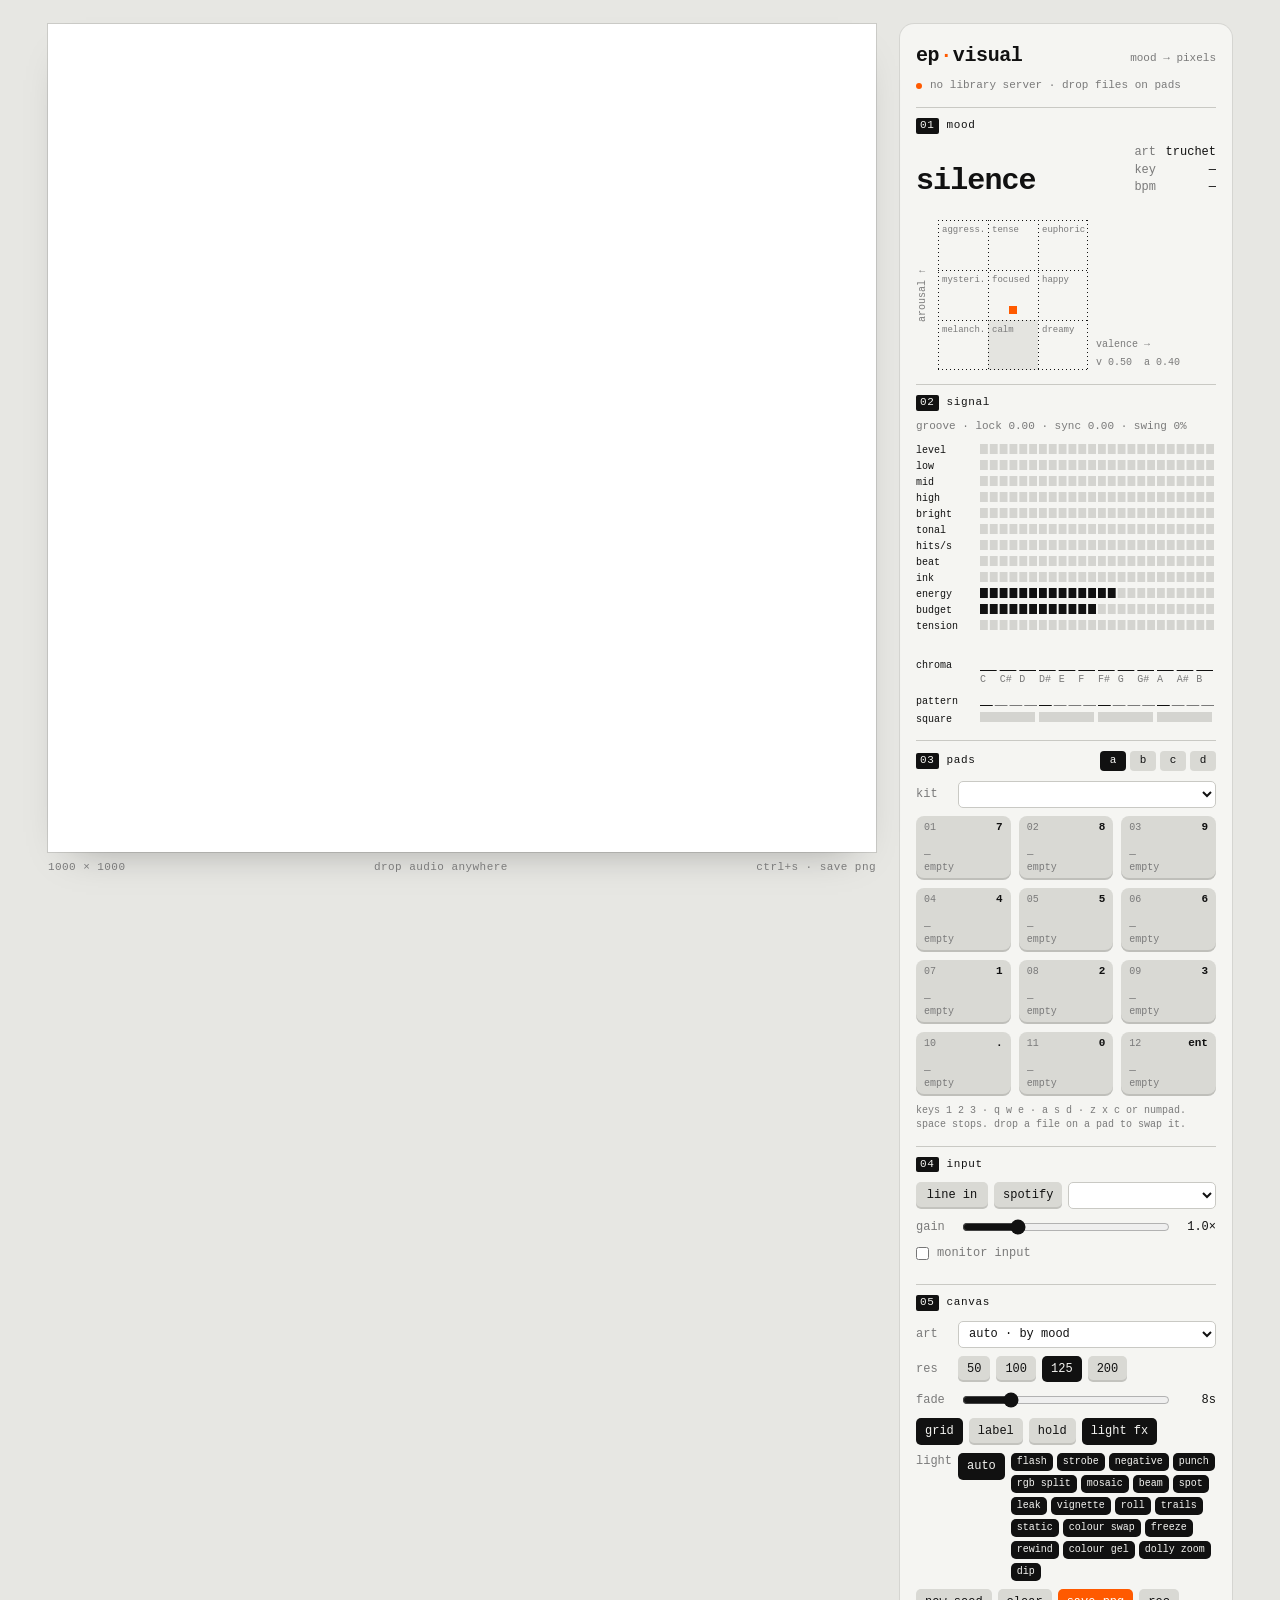
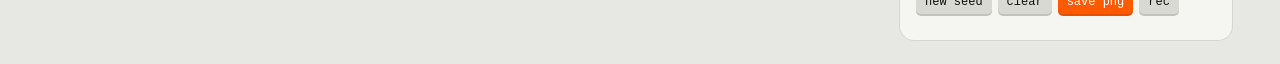
==== index.html @ e79f842e "ep·visual: mood-driven pixel-art music visualizer Standalone copy of the teenage-mcp visualizer page" ====
<!doctype html>
<html lang="en">
<head>
  <meta charset="utf-8">
  <meta name="viewport" content="width=device-width, initial-scale=1">
  <title>ep visual</title>
  <link rel="stylesheet" href="style.css">
</head>
<body>
  <main class="app">
    <div class="stage-wrap">
      <canvas id="stage" width="1000" height="1000"></canvas>
      <div class="stage-foot"><span>1000 × 1000</span><span>drop audio anywhere</span><span>ctrl+s · save png</span></div>
    </div>

    <aside class="panel">
      <header class="brand">
        <div class="logo">ep<i>·</i>visual</div>
        <div class="tag">mood → pixels</div>
      </header>
      <div class="status"><span class="dot"></span><span id="status">starting</span></div>

      <section>
        <h2><b>01</b>mood</h2>
        <div class="mood">
          <div id="moodName">silence</div>
          <dl>
            <div><dt>art</dt><dd id="moodScene">—</dd></div>
            <div><dt>key</dt><dd id="moodKey">—</dd></div>
            <div><dt>bpm</dt><dd id="moodBpm">—</dd></div>
          </dl>
        </div>
        <div id="story" class="story"></div>
        <div id="track" class="track" hidden><div id="trackName" class="track-name">nothing playing</div><div id="trackMeta" class="track-meta"></div></div>
        <div class="mapbox">
          <div class="axis-y">arousal ↑</div>
          <canvas id="map" width="150" height="150"></canvas>
          <div class="mapside">
            <div class="axis-x">valence →</div>
            <div id="mapVal" class="mono">v 0.50  a 0.40</div>
          </div>
        </div>
      </section>

      <section>
        <h2><b>02</b>signal</h2>
        <div id="groove" class="story mono"></div>
        <canvas id="meters" width="300" height="284"></canvas>
      </section>

      <section>
        <h2><b>03</b>pads
          <span class="groups">
            <button class="grp on" data-g="A">a</button><button class="grp" data-g="B">b</button><button class="grp" data-g="C">c</button><button class="grp" data-g="D">d</button>
          </span>
        </h2>
        <div class="row"><span class="lab">kit</span><select id="kitSel" aria-label="kit"></select></div>
        <div class="pads" id="pads"></div>
        <p class="hint">keys 1 2 3 · q w e · a s d · z x c or numpad. space stops. drop a file on a pad to swap it.</p>
      </section>

      <section>
        <h2><b>04</b>input</h2>
        <div class="row">
          <button id="lineBtn" class="key wide">line in</button><button id="sysBtn" class="key" title="listen to what the computer plays: a stereo mix / loopback input, or share the system audio">spotify</button>
          <select id="inputSel" aria-label="input device"></select>
        </div>
        <div class="row" id="pairRow" hidden><span class="lab">ch</span><select id="pairSel" aria-label="input channels"><option value="auto">auto · loudest</option></select></div>
        <label class="slider"><span>gain</span><input id="gain" type="range" min="0" max="4" step="0.1" value="1"><output id="gainVal">1.0×</output></label>
        <label class="check"><input id="monitor" type="checkbox"><span>monitor input</span></label>
        <p class="hint" id="jamInfo"></p>
      </section>

      <section>
        <h2><b>05</b>canvas</h2>
        <div class="row"><span class="lab">art</span><select id="artSel" aria-label="art"></select></div>
        <div class="row">
          <span class="lab">res</span>
          <button class="key res" data-n="50">50</button><button class="key res" data-n="100">100</button><button class="key res on" data-n="125">125</button><button class="key res" data-n="200">200</button>
        </div>
        <label class="slider"><span>fade</span><input id="fade" type="range" min="2" max="30" step="1" value="8"><output id="fadeVal">8s</output></label>
        <div class="row">
          <button id="gapBtn" class="key on">grid</button><button id="labelBtn" class="key">label</button><button id="holdBtn" class="key">hold</button><button id="lightBtn" class="key on">light fx</button><button id="tdBtn" class="key" hidden title="show what TouchDesigner lays over the picture">td fx</button>
        </div>
        <div class="row lightbar"><span class="lab">light</span><button id="lightAuto" class="key on">auto</button><span class="fxs" id="lightFx"></span></div>
        <div class="row">
          <button id="seedBtn" class="key">new seed</button><button id="clearBtn" class="key">clear</button><button id="saveBtn" class="key accent">save png</button><button id="recBtn" class="key" title="record the canvas with its sound into the library's visuals folder">rec</button>
        </div>
        <p class="hint" id="tdInfo" hidden></p>
      </section>
    </aside>
  </main>
  <script type="module" src="js/main.js"></script>
</body>
</html>
---- style.css ----
:root {
  --bg: #e7e7e3;
  --panel: #f5f5f2;
  --ink: #111111;
  --dim: #7a7a7a;
  --line: #c9c9c4;
  --key: #d9d9d4;
  --key-dark: #2a2a2a;
  --accent: #ff5a00;
  --mono: "IBM Plex Mono", "JetBrains Mono", "Cascadia Mono", ui-monospace, Consolas, monospace;
  color-scheme: light;
}

* { box-sizing: border-box; }

body {
  margin: 0;
  background: var(--bg);
  color: var(--ink);
  font: 12px/1.4 var(--mono);
  text-transform: lowercase;
}

button, select, input { font: inherit; color: inherit; }

.app {
  display: grid;
  grid-template-columns: auto 332px;
  gap: 24px;
  padding: 24px;
  justify-content: center;
  align-items: start;
}

/* the picture stays in view while the panel scrolls past it */
.stage-wrap { display: flex; flex-direction: column; gap: 8px; position: sticky; top: 24px; }

#stage {
  display: block;
  width: min(1000px, calc(100vw - 404px), calc(100vh - 72px));
  min-width: 320px;
  aspect-ratio: 1;
  height: auto;
  background: #fff;
  image-rendering: pixelated;
  box-shadow: 0 0 0 1px rgba(0, 0, 0, 0.12), 0 18px 40px -24px rgba(0, 0, 0, 0.35);
}

.stage-foot {
  display: flex;
  justify-content: space-between;
  color: var(--dim);
  font-size: 11px;
  letter-spacing: 0.04em;
}

.panel {
  background: var(--panel);
  border-radius: 14px;
  padding: 18px 16px 16px;
  box-shadow: 0 0 0 1px rgba(0, 0, 0, 0.08);
  display: flex;
  flex-direction: column;
  gap: 14px;
}

.brand { display: flex; align-items: baseline; justify-content: space-between; }
.logo { font-size: 20px; font-weight: 600; letter-spacing: -0.02em; }
.logo i { color: var(--accent); font-style: normal; padding: 0 1px; }
.tag { color: var(--dim); font-size: 11px; }

.status {
  display: flex;
  align-items: center;
  gap: 8px;
  color: var(--dim);
  font-size: 11px;
  white-space: nowrap;
  overflow: hidden;
  text-overflow: ellipsis;
  margin-top: -6px;
}
.status .dot { width: 6px; height: 6px; background: var(--accent); border-radius: 50%; flex: none; }
#status { overflow: hidden; text-overflow: ellipsis; }

section { border-top: 1px solid var(--line); padding-top: 10px; }

h2 {
  margin: 0 0 10px;
  font-size: 11px;
  font-weight: 500;
  letter-spacing: 0.06em;
  display: flex;
  align-items: center;
  gap: 8px;
}
h2 b {
  font-weight: 500;
  background: var(--ink);
  color: var(--panel);
  padding: 0 4px;
  border-radius: 2px;
}

.mood { display: flex; justify-content: space-between; align-items: flex-end; gap: 8px; }
#moodName { font-size: 30px; line-height: 1; font-weight: 600; letter-spacing: -0.03em; }
#moodName { flex: none; }
.mood dl { margin: 0; display: grid; gap: 1px; text-align: right; min-width: 0; }
.mood dl div { display: flex; gap: 8px; justify-content: flex-end; min-width: 0; }
.mood dt { color: var(--dim); }
.mood dd { margin: 0; min-width: 52px; white-space: nowrap; overflow: hidden; text-overflow: ellipsis; }

.mapbox { display: grid; grid-template-columns: 14px 150px 1fr; gap: 8px; margin-top: 12px; align-items: end; }
.axis-y { writing-mode: vertical-rl; transform: rotate(180deg); color: var(--dim); font-size: 10px; align-self: center; }
.mapside { display: flex; flex-direction: column; gap: 4px; color: var(--dim); font-size: 10px; }
#map { display: block; }
.mono { white-space: pre; }

#meters { display: block; width: 300px; height: 284px; }

.groups { margin-left: auto; display: flex; gap: 4px; }
.grp {
  width: 26px;
  height: 20px;
  border: 0;
  border-radius: 4px;
  background: var(--key);
  cursor: pointer;
  position: relative;
}
.grp.has::after { content: ""; position: absolute; top: 3px; right: 3px; width: 3px; height: 3px; background: var(--ink); border-radius: 50%; }
.grp.on { background: var(--ink); color: var(--panel); }
.grp.on.has::after { background: var(--accent); }

.pads { display: grid; grid-template-columns: repeat(3, 1fr); gap: 8px; }
.pad {
  position: relative;
  height: 64px;
  border: 0;
  border-radius: 8px;
  background: var(--key);
  text-align: left;
  padding: 6px 8px;
  cursor: pointer;
  overflow: hidden;
  box-shadow: inset 0 -2px 0 rgba(0, 0, 0, 0.12);
  transition: transform 60ms, background 80ms;
  user-select: none;
  touch-action: manipulation;
}
.pad:active, .pad.hit { transform: translateY(1px); background: var(--accent); box-shadow: none; }
.pad.drag { outline: 2px dashed var(--ink); outline-offset: -4px; }
.pad .num { position: absolute; top: 5px; left: 8px; font-size: 10px; color: var(--dim); }
.pad .lbl { position: absolute; top: 4px; right: 8px; font-size: 11px; font-weight: 600; }
.pad .name {
  position: absolute;
  left: 8px;
  right: 8px;
  bottom: 18px;
  white-space: nowrap;
  overflow: hidden;
  text-overflow: ellipsis;
  font-size: 11px;
}
.pad .kind { position: absolute; left: 8px; bottom: 5px; font-size: 10px; color: var(--dim); }
.pad:not(.full) .name { color: var(--dim); }
.pad.hit .num, .pad.hit .kind { color: var(--ink); }

.hint { margin: 8px 0 0; color: var(--dim); font-size: 10px; }

.row { display: flex; gap: 6px; align-items: center; margin-bottom: 8px; flex-wrap: wrap; }
.row[hidden] { display: none; }
.lab { color: var(--dim); width: 36px; }

.key {
  border: 0;
  border-radius: 5px;
  background: var(--key);
  padding: 5px 9px;
  cursor: pointer;
  box-shadow: inset 0 -2px 0 rgba(0, 0, 0, 0.1);
}
.key:hover { background: #cfcfca; }
.key.on { background: var(--ink); color: var(--panel); box-shadow: none; }
.key.accent { background: var(--accent); color: #fff; }
.key.wide { min-width: 72px; }
#lineBtn.on::before { content: "● "; color: var(--accent); }

select {
  flex: 1;
  min-width: 0;
  height: 27px;
  border: 1px solid var(--line);
  border-radius: 5px;
  background: #fff;
  padding: 0 6px;
  text-transform: none;
}

.slider { display: grid; grid-template-columns: 36px 1fr 40px; align-items: center; gap: 8px; margin-bottom: 8px; }
.slider span { color: var(--dim); }
.slider output { text-align: right; }
input[type="range"] { accent-color: var(--ink); width: 100%; }
.check { display: flex; gap: 8px; align-items: center; color: var(--dim); }
.check input { accent-color: var(--accent); margin: 0; }

@media (max-width: 900px) {
  /* minmax(0, …): a long track name ellipsizes instead of widening the page */
  .app { grid-template-columns: minmax(0, 1fr); padding: 16px; gap: 16px; }
  .stage-wrap { position: static; }
  #stage { width: min(1000px, calc(100vw - 32px)); min-width: 0; }
  .panel { width: 100%; }
  .stage-foot span:nth-child(2) { display: none; }
}

.story { min-height: 14px; margin: -2px 0 8px; color: var(--dim); font-size: 11px; }

/* the light toolbar: every effect on its own switch; the ones showing right now get the accent ring */
.lightbar { align-items: flex-start; }
.fxs { display: flex; flex-wrap: wrap; gap: 4px; flex: 1; }
.key.sm { padding: 2px 6px; font-size: 10px; min-width: 0; }
.key.lit { box-shadow: inset 0 0 0 2px var(--accent); }

/* the track the computer plays (spotify): its name, then tempo · key · tags · mood hint */
.track { margin: -2px 0 8px; font-size: 11px; min-width: 0; }
.track-name { white-space: nowrap; overflow: hidden; text-overflow: ellipsis; text-transform: none; }
.track-meta { color: var(--dim); font-size: 10px; white-space: nowrap; overflow: hidden; text-overflow: ellipsis; }
#sysBtn.on::before { content: "● "; color: var(--accent); }

/* ?view=canvas: the picture alone, edge to edge (a TouchDesigner Web Render TOP) */
body.canvas-only { background: #fff; overflow: hidden; }
body.canvas-only .app { display: block; padding: 0; }
body.canvas-only .panel, body.canvas-only .stage-foot { display: none; }
body.canvas-only #stage { width: 100vmin; height: 100vmin; min-width: 0; margin: 0 auto; box-shadow: none; border-radius: 0; }
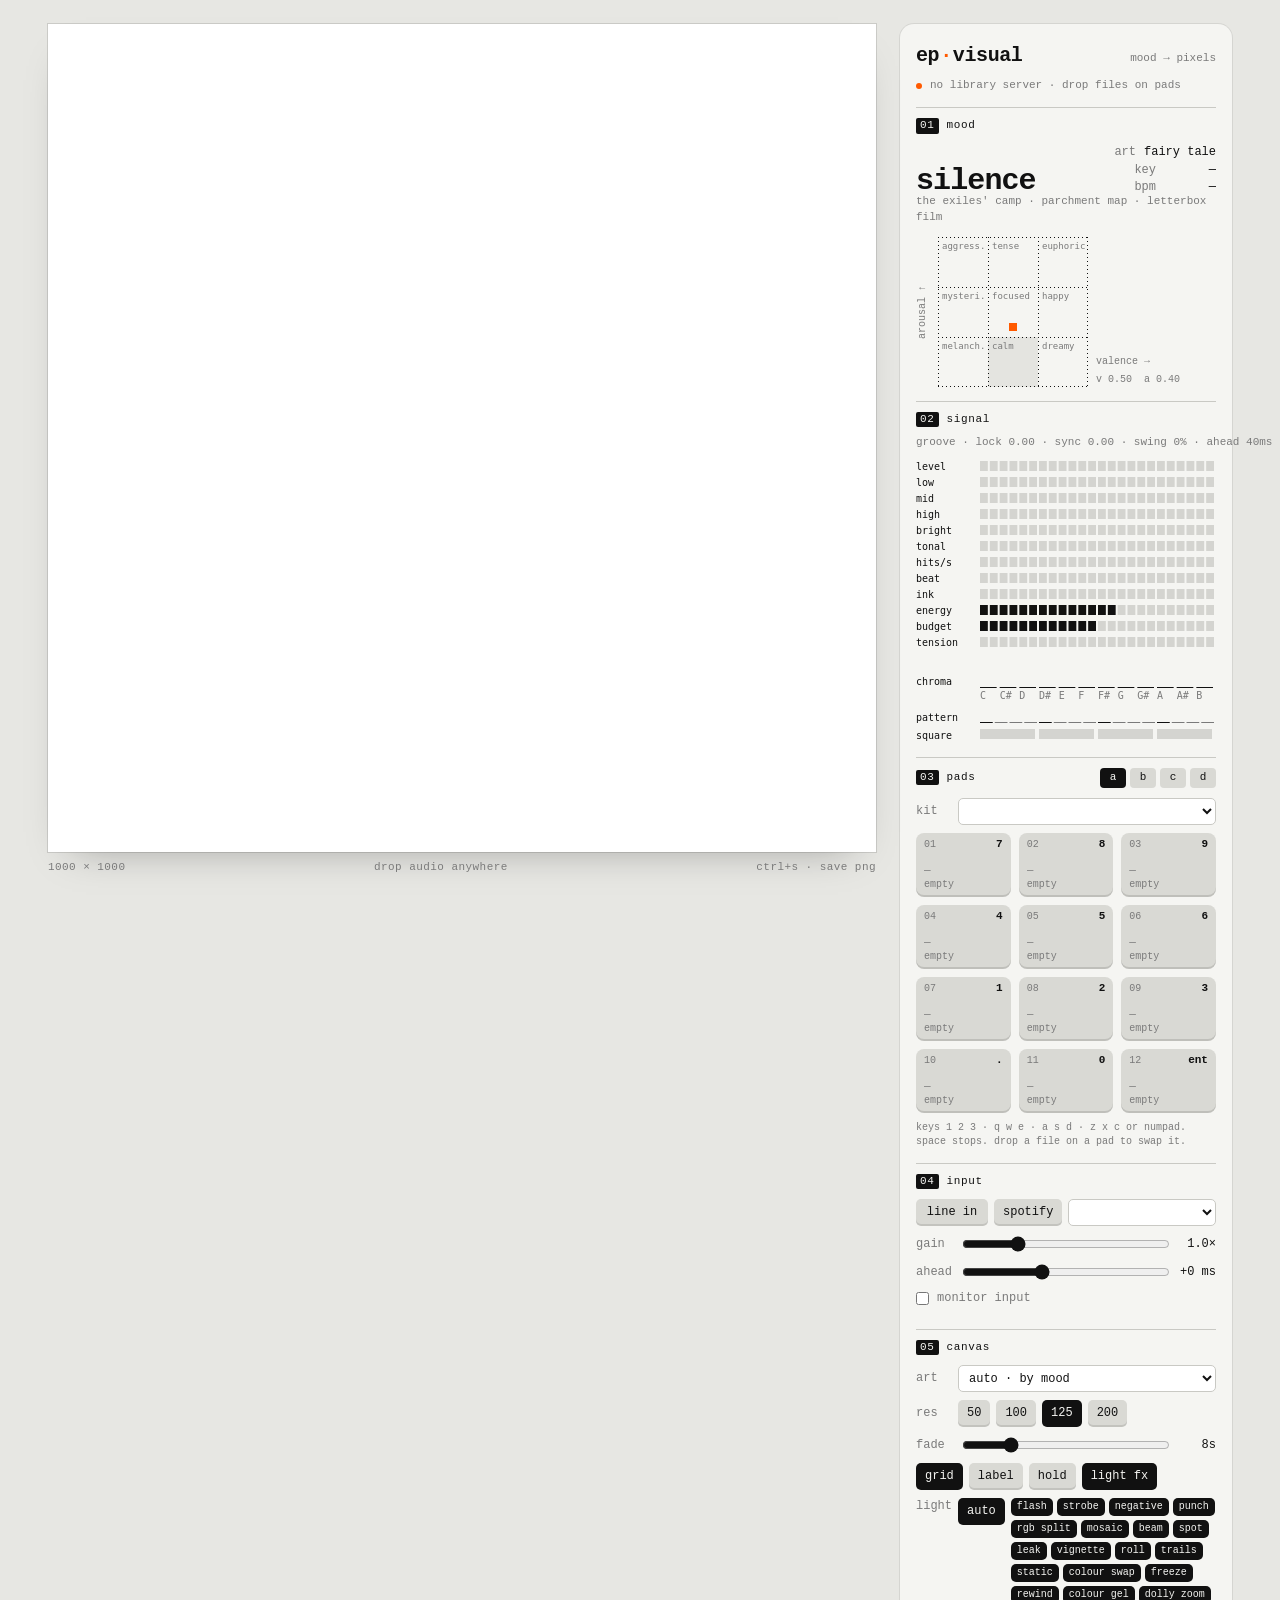
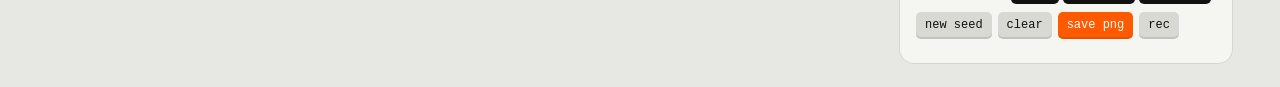
==== commit 5b9b428c: "read the beat ahead of the sound's lag, and hold beats for the scene frames The page hears the music" ====
--- a/index.html
+++ b/index.html
@@ -67,6 +67,7 @@
         </div>
         <div class="row" id="pairRow" hidden><span class="lab">ch</span><select id="pairSel" aria-label="input channels"><option value="auto">auto · loudest</option></select></div>
         <label class="slider"><span>gain</span><input id="gain" type="range" min="0" max="4" step="0.1" value="1"><output id="gainVal">1.0×</output></label>
+        <label class="slider" title="how far the picture is read ahead of what the page hears, on top of the lag it measures: more if the picture is late, less if it is early"><span>ahead</span><input id="sync" type="range" min="-150" max="250" step="10" value="0"><output id="syncVal">+0 ms</output></label>
         <label class="check"><input id="monitor" type="checkbox"><span>monitor input</span></label>
         <p class="hint" id="jamInfo"></p>
       </section>
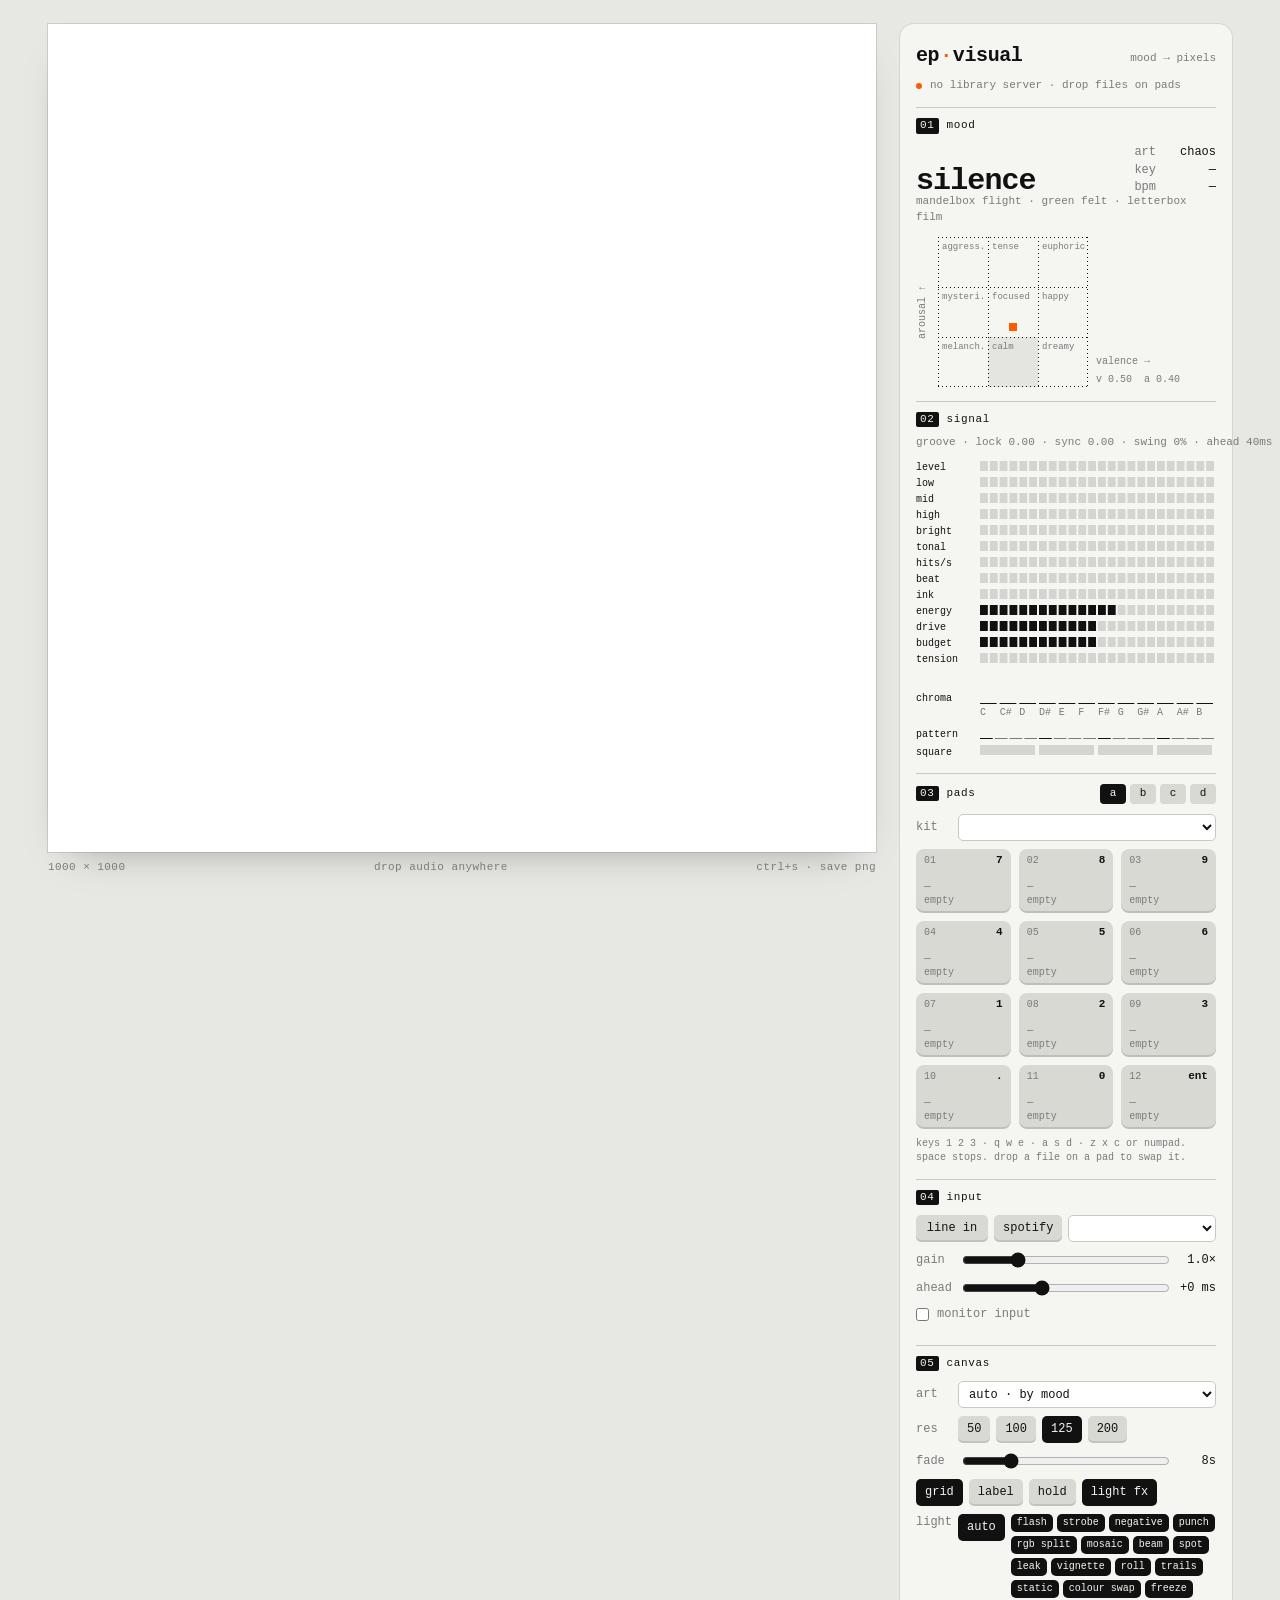
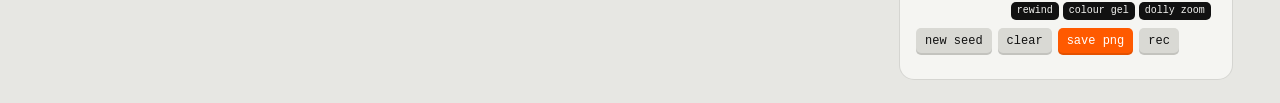
==== commit d21ce742: "still worlds go to the breakdowns, lively ones to the pounding drums The groove measures a drive of " ====
--- a/index.html
+++ b/index.html
@@ -45,7 +45,7 @@
       <section>
         <h2><b>02</b>signal</h2>
         <div id="groove" class="story mono"></div>
-        <canvas id="meters" width="300" height="284"></canvas>
+        <canvas id="meters" width="300" height="300"></canvas>
       </section>
 
       <section>
--- a/style.css
+++ b/style.css
@@ -116,7 +116,7 @@
 #map { display: block; }
 .mono { white-space: pre; }
 
-#meters { display: block; width: 300px; height: 284px; }
+#meters { display: block; width: 300px; height: 300px; }
 
 .groups { margin-left: auto; display: flex; gap: 4px; }
 .grp {
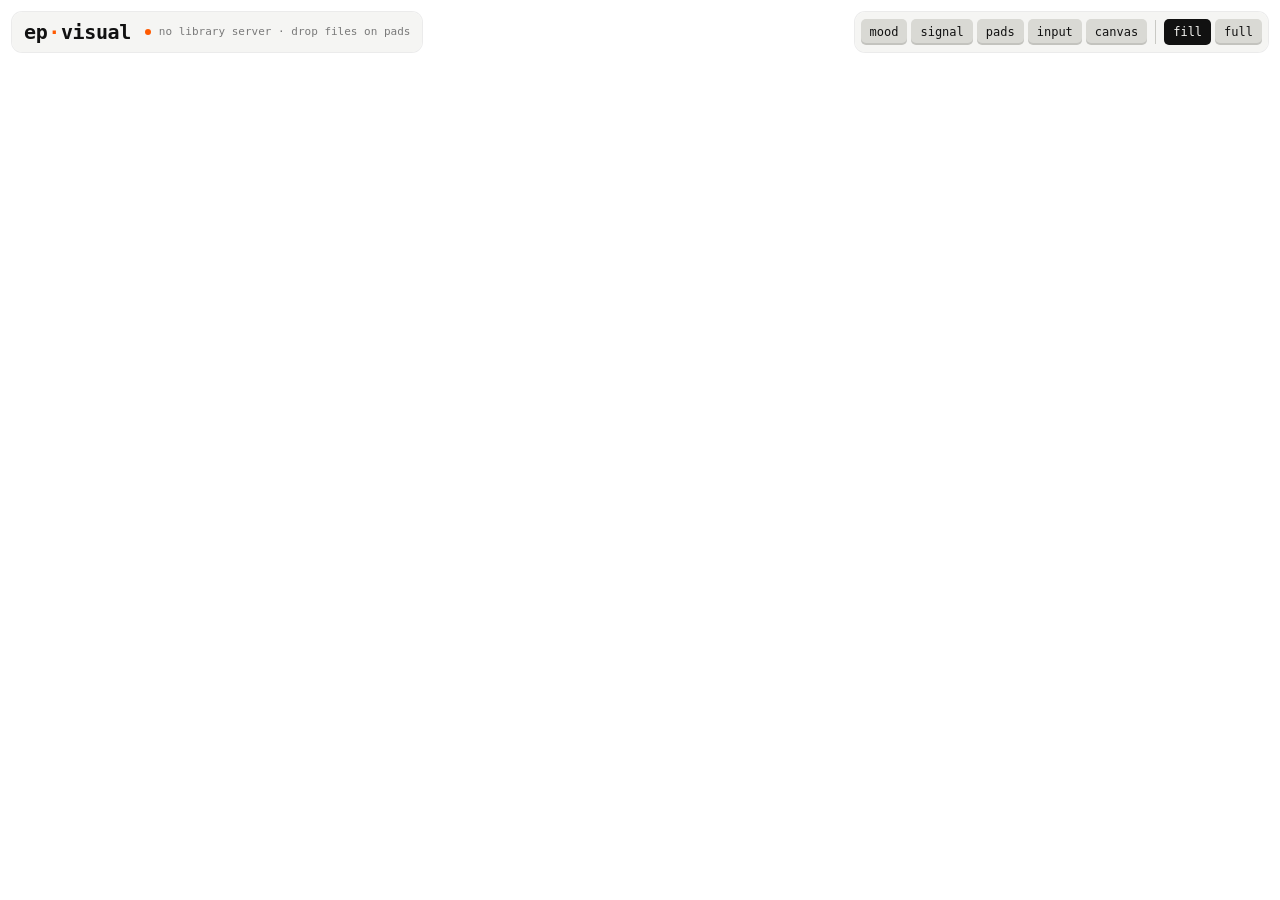
==== commit 5cf3d6a2: "the picture fills the window, the buttons float over it The panel beside the canvas becomes a dock a" ====
--- a/index.html
+++ b/index.html
@@ -8,19 +8,22 @@
 </head>
 <body>
   <main class="app">
-    <div class="stage-wrap">
-      <canvas id="stage" width="1000" height="1000"></canvas>
-      <div class="stage-foot"><span>1000 × 1000</span><span>drop audio anywhere</span><span>ctrl+s · save png</span></div>
-    </div>
+    <canvas id="stage" width="1000" height="1000"></canvas>
+
+    <header class="bar">
+      <div class="brand">
+        <div class="logo">ep<i>·</i>visual</div>
+        <div class="status"><span class="dot"></span><span id="status">starting</span></div>
+      </div>
+      <nav class="dock">
+        <button class="key" data-card="mood">mood</button><button class="key" data-card="signal">signal</button><button class="key" data-card="pads">pads</button><button class="key" data-card="input">input</button><button class="key" data-card="canvas">canvas</button>
+        <i></i>
+        <button id="fillBtn" class="key on" title="on: the picture fills the window, its top and bottom cut · off: the whole square, bars at the sides">fill</button><button id="fullBtn" class="key" title="full screen · f">full</button>
+      </nav>
+    </header>
 
     <aside class="panel">
-      <header class="brand">
-        <div class="logo">ep<i>·</i>visual</div>
-        <div class="tag">mood → pixels</div>
-      </header>
-      <div class="status"><span class="dot"></span><span id="status">starting</span></div>
-
-      <section>
+      <section data-card="mood" hidden>
         <h2><b>01</b>mood</h2>
         <div class="mood">
           <div id="moodName">silence</div>
@@ -42,13 +45,13 @@
         </div>
       </section>
 
-      <section>
+      <section data-card="signal" hidden>
         <h2><b>02</b>signal</h2>
         <div id="groove" class="story mono"></div>
         <canvas id="meters" width="300" height="300"></canvas>
       </section>
 
-      <section>
+      <section data-card="pads" hidden>
         <h2><b>03</b>pads
           <span class="groups">
             <button class="grp on" data-g="A">a</button><button class="grp" data-g="B">b</button><button class="grp" data-g="C">c</button><button class="grp" data-g="D">d</button>
@@ -59,7 +62,7 @@
         <p class="hint">keys 1 2 3 · q w e · a s d · z x c or numpad. space stops. drop a file on a pad to swap it.</p>
       </section>
 
-      <section>
+      <section data-card="input" hidden>
         <h2><b>04</b>input</h2>
         <div class="row">
           <button id="lineBtn" class="key wide">line in</button><button id="sysBtn" class="key" title="listen to what the computer plays: a stereo mix / loopback input, or share the system audio">spotify</button>
@@ -72,7 +75,7 @@
         <p class="hint" id="jamInfo"></p>
       </section>
 
-      <section>
+      <section data-card="canvas" hidden>
         <h2><b>05</b>canvas</h2>
         <div class="row"><span class="lab">art</span><select id="artSel" aria-label="art"></select></div>
         <div class="row">
@@ -88,6 +91,7 @@
           <button id="seedBtn" class="key">new seed</button><button id="clearBtn" class="key">clear</button><button id="saveBtn" class="key accent">save png</button><button id="recBtn" class="key" title="record the canvas with its sound into the library's visuals folder">rec</button>
         </div>
         <p class="hint" id="tdInfo" hidden></p>
+        <p class="hint">f · full screen. h · cards away and back. ctrl+s · save png. drop audio anywhere.</p>
       </section>
     </aside>
   </main>
--- a/style.css
+++ b/style.css
@@ -7,6 +7,7 @@
   --key: #d9d9d4;
   --key-dark: #2a2a2a;
   --accent: #ff5a00;
+  --glass: rgba(245, 245, 242, 0.92);
   --mono: "IBM Plex Mono", "JetBrains Mono", "Cascadia Mono", ui-monospace, Consolas, monospace;
   color-scheme: light;
 }
@@ -15,59 +16,57 @@
 
 body {
   margin: 0;
-  background: var(--bg);
+  background: #000;
   color: var(--ink);
   font: 12px/1.4 var(--mono);
   text-transform: lowercase;
-}
+  overflow: hidden;
+}
+body.idle { cursor: none; }
 
 button, select, input { font: inherit; color: inherit; }
 
-.app {
-  display: grid;
-  grid-template-columns: auto 332px;
-  gap: 24px;
-  padding: 24px;
-  justify-content: center;
-  align-items: start;
-}
-
-/* the picture stays in view while the panel scrolls past it */
-.stage-wrap { display: flex; flex-direction: column; gap: 8px; position: sticky; top: 24px; }
-
+/* the picture is the page: a square filling the window loses its top and bottom, body.whole shows all of it */
 #stage {
   display: block;
-  width: min(1000px, calc(100vw - 404px), calc(100vh - 72px));
-  min-width: 320px;
-  aspect-ratio: 1;
-  height: auto;
-  background: #fff;
+  position: fixed;
+  inset: 0;
+  width: 100%;
+  height: 100%;
+  object-fit: cover;
   image-rendering: pixelated;
-  box-shadow: 0 0 0 1px rgba(0, 0, 0, 0.12), 0 18px 40px -24px rgba(0, 0, 0, 0.35);
-}
-
-.stage-foot {
+}
+body.whole #stage { object-fit: contain; }
+
+/* everything else floats over it: the bar goes with the cursor (overlay.js), the cards stay until closed */
+.bar {
+  position: fixed;
+  top: 12px;
+  left: 12px;
+  right: 12px;
+  z-index: 2;
   display: flex;
   justify-content: space-between;
-  color: var(--dim);
-  font-size: 11px;
-  letter-spacing: 0.04em;
-}
-
-.panel {
-  background: var(--panel);
-  border-radius: 14px;
-  padding: 18px 16px 16px;
+  align-items: flex-start;
+  gap: 12px;
+  pointer-events: none;
+  transition: opacity 300ms;
+}
+.bar > * { pointer-events: auto; }
+body.idle .bar { opacity: 0; }
+body.idle .bar > * { pointer-events: none; }
+
+.brand, .dock {
+  height: 40px;
+  background: var(--glass);
+  border-radius: 10px;
   box-shadow: 0 0 0 1px rgba(0, 0, 0, 0.08);
-  display: flex;
-  flex-direction: column;
-  gap: 14px;
-}
-
-.brand { display: flex; align-items: baseline; justify-content: space-between; }
-.logo { font-size: 20px; font-weight: 600; letter-spacing: -0.02em; }
+}
+.brand { display: flex; align-items: center; gap: 14px; padding: 0 12px; min-width: 0; }
+.dock { display: flex; align-items: center; gap: 4px; padding: 0 6px; flex: none; }
+.dock i { align-self: stretch; width: 1px; margin: 8px 4px; background: var(--line); }
+.logo { font-size: 20px; font-weight: 600; letter-spacing: -0.02em; flex: none; }
 .logo i { color: var(--accent); font-style: normal; padding: 0 1px; }
-.tag { color: var(--dim); font-size: 11px; }
 
 .status {
   display: flex;
@@ -78,12 +77,38 @@
   white-space: nowrap;
   overflow: hidden;
   text-overflow: ellipsis;
-  margin-top: -6px;
+  min-width: 0;
 }
 .status .dot { width: 6px; height: 6px; background: var(--accent); border-radius: 50%; flex: none; }
 #status { overflow: hidden; text-overflow: ellipsis; }
 
-section { border-top: 1px solid var(--line); padding-top: 10px; }
+/* the cards hang under the dock; what no longer fits starts a new column to the left */
+.panel {
+  position: fixed;
+  top: 64px;
+  right: 12px;
+  bottom: 12px;
+  left: 12px;
+  z-index: 1;
+  display: flex;
+  flex-flow: column wrap-reverse;
+  align-content: flex-start;
+  gap: 8px;
+  pointer-events: none;
+}
+
+section {
+  flex: none;
+  width: 332px;
+  max-height: 100%;
+  overflow: hidden auto;
+  scrollbar-width: thin;
+  padding: 12px 16px;
+  background: var(--glass);
+  border-radius: 14px;
+  box-shadow: 0 0 0 1px rgba(0, 0, 0, 0.08);
+  pointer-events: auto;
+}
 
 h2 {
   margin: 0 0 10px;
@@ -115,6 +140,8 @@
 .mapside { display: flex; flex-direction: column; gap: 4px; color: var(--dim); font-size: 10px; }
 #map { display: block; }
 .mono { white-space: pre; }
+/* longer than a card: two lines kept for it, so the card doesn't hop as the numbers change */
+#groove { white-space: pre-wrap; min-height: 31px; }
 
 #meters { display: block; width: 300px; height: 300px; }
 
@@ -205,12 +232,12 @@
 .check input { accent-color: var(--accent); margin: 0; }
 
 @media (max-width: 900px) {
-  /* minmax(0, …): a long track name ellipsizes instead of widening the page */
-  .app { grid-template-columns: minmax(0, 1fr); padding: 16px; gap: 16px; }
-  .stage-wrap { position: static; }
-  #stage { width: min(1000px, calc(100vw - 32px)); min-width: 0; }
-  .panel { width: 100%; }
-  .stage-foot span:nth-child(2) { display: none; }
+  /* the dock wraps, so the cards hang from the bottom edge instead, one column that scrolls */
+  .bar { flex-wrap: wrap; }
+  .dock { height: auto; min-height: 40px; padding: 6px; flex: 0 1 auto; flex-wrap: wrap; }
+  .dock i { display: none; }
+  .panel { top: auto; max-height: 60vh; flex-flow: column nowrap; overflow-y: auto; }
+  section { width: auto; max-height: none; overflow: visible; }
 }
 
 .story { min-height: 14px; margin: -2px 0 8px; color: var(--dim); font-size: 11px; }
@@ -228,7 +255,6 @@
 #sysBtn.on::before { content: "● "; color: var(--accent); }
 
 /* ?view=canvas: the picture alone, edge to edge (a TouchDesigner Web Render TOP) */
-body.canvas-only { background: #fff; overflow: hidden; }
-body.canvas-only .app { display: block; padding: 0; }
-body.canvas-only .panel, body.canvas-only .stage-foot { display: none; }
-body.canvas-only #stage { width: 100vmin; height: 100vmin; min-width: 0; margin: 0 auto; box-shadow: none; border-radius: 0; }
+body.canvas-only { background: #fff; }
+body.canvas-only .bar, body.canvas-only .panel { display: none; }
+body.canvas-only #stage { position: static; width: 100vmin; height: 100vmin; margin: 0 auto; background: #fff; object-fit: fill; }
